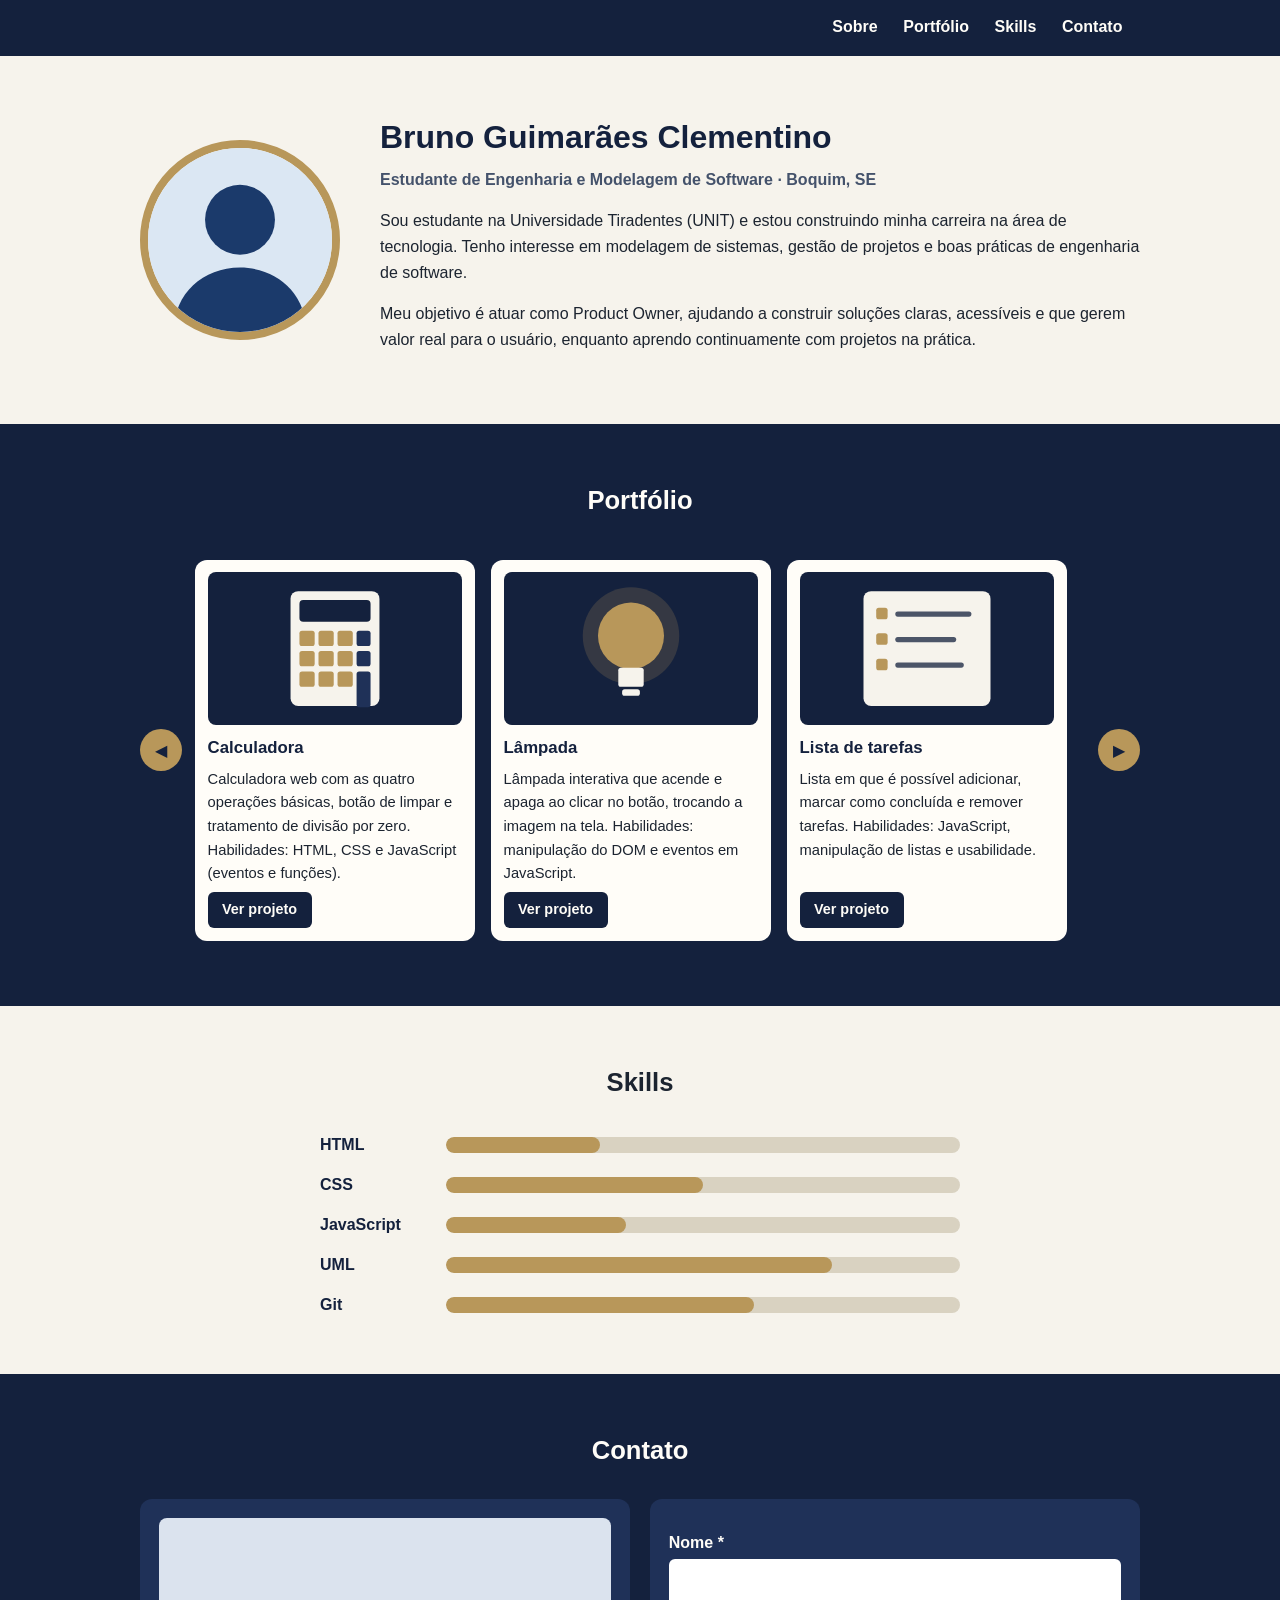
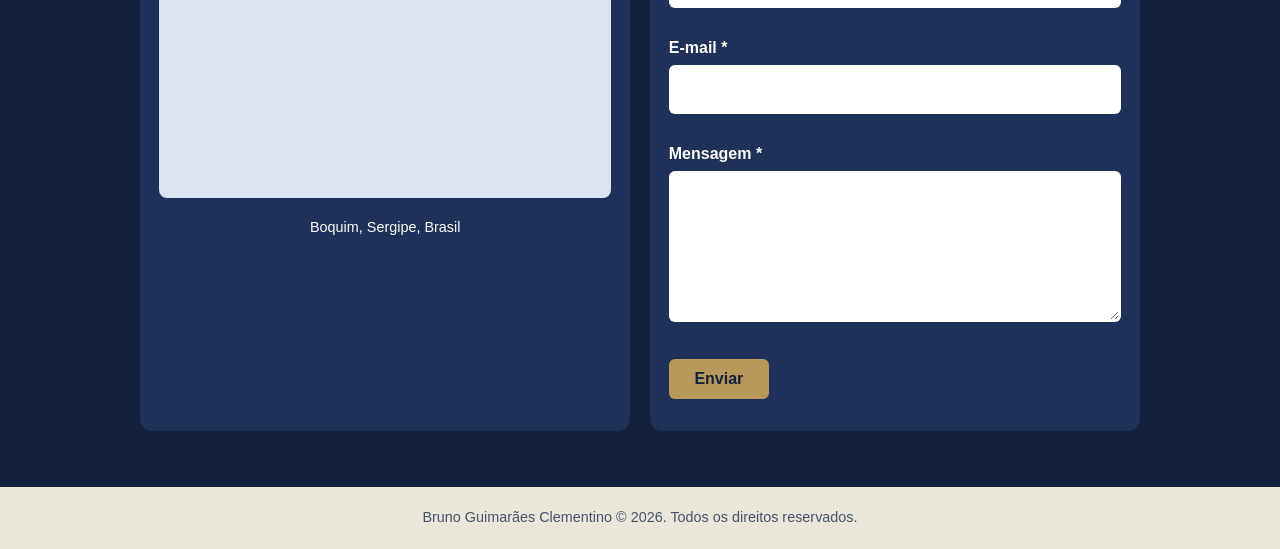
==== index.html @ 201fc584 "Add files via upload" ====
<!DOCTYPE html>
<html lang="pt-BR">
<head>
  <meta charset="UTF-8">
  <meta name="viewport" content="width=device-width, initial-scale=1.0">
  <meta name="description" content="Portfólio pessoal de Bruno Guimarães Clementino, estudante de Sistemas de Informação.">
  <title>Bruno Guimarães Clementino | Portfólio</title>
  <link rel="stylesheet" href="estilo.css">
</head>
<body>
  <a class="pular" href="#sobre">Pular para o conteúdo</a>

  <header class="topo">
    <nav aria-label="Menu principal">
      <a href="#sobre">Sobre</a>
      <a href="#portfolio">Portfólio</a>
      <a href="#skills">Skills</a>
      <a href="#contato">Contato</a>
    </nav>
  </header>

  <main>
    <!-- SOBRE -->
    <section id="sobre" class="secao claro">
      <div class="conteudo sobre">
        <img class="foto" src="imagens/foto.svg" alt="Foto de perfil de Bruno (imagem ilustrativa; substitua pela sua foto)" width="200" height="200">
        <div>
          <h1>Bruno Guimarães Clementino</h1>
          <p class="subtitulo">Estudante de Engenharia e Modelagem de Software · Boquim, SE</p>
          <p>Sou estudante na Universidade Tiradentes (UNIT) e estou construindo minha carreira na área de tecnologia. Tenho interesse em modelagem de sistemas, gestão de projetos e boas práticas de engenharia de software.</p>
          <p>Meu objetivo é atuar como Product Owner, ajudando a construir soluções claras, acessíveis e que gerem valor real para o usuário, enquanto aprendo continuamente com projetos na prática.</p>
        </div>
      </div>
    </section>

    <!-- PORTFOLIO -->
    <section id="portfolio" class="secao escuro">
      <div class="conteudo">
        <h2>Portfólio</h2>
        <div class="carrossel">
          <button class="seta" id="anterior" aria-label="Projeto anterior">&#9664;</button>
          <ul class="trilho" id="trilho" tabindex="0" aria-label="Lista de projetos">
            <li class="cartao">
              <img src="imagens/p1.svg" alt="Ilustração do projeto Calculadora" loading="lazy">
              <h3>Calculadora</h3>
              <p>Calculadora web com as quatro operações básicas, botão de limpar e tratamento de divisão por zero. Habilidades: HTML, CSS e JavaScript (eventos e funções).</p>
              <a href="#" class="link">Ver projeto</a>
            </li>
            <li class="cartao">
              <img src="imagens/p2.svg" alt="Ilustração do projeto Lâmpada" loading="lazy">
              <h3>Lâmpada</h3>
              <p>Lâmpada interativa que acende e apaga ao clicar no botão, trocando a imagem na tela. Habilidades: manipulação do DOM e eventos em JavaScript.</p>
              <a href="#" class="link">Ver projeto</a>
            </li>
            <li class="cartao">
              <img src="imagens/p3.svg" alt="Ilustração do projeto Lista de tarefas" loading="lazy">
              <h3>Lista de tarefas</h3>
              <p>Lista em que é possível adicionar, marcar como concluída e remover tarefas. Habilidades: JavaScript, manipulação de listas e usabilidade.</p>
              <a href="#" class="link">Ver projeto</a>
            </li>
          </ul>
          <button class="seta" id="proximo" aria-label="Próximo projeto">&#9654;</button>
        </div>
      </div>
    </section>

    <!-- SKILLS -->
    <section id="skills" class="secao claro">
      <div class="conteudo">
        <h2>Skills</h2>
        <ul class="skills">
          <li><span class="nome">HTML</span><div class="barra" role="progressbar" aria-valuenow="80" aria-valuemin="0" aria-valuemax="100" aria-label="HTML: 30%"><div style="width:30%"></div></div></li>
          <li><span class="nome">CSS</span><div class="barra" role="progressbar" aria-valuenow="70" aria-valuemin="0" aria-valuemax="100" aria-label="CSS: 50%"><div style="width:50%"></div></div></li>
          <li><span class="nome">JavaScript</span><div class="barra" role="progressbar" aria-valuenow="55" aria-valuemin="0" aria-valuemax="100" aria-label="JavaScript: 35%"><div style="width:35%"></div></div></li>
          <li><span class="nome">UML</span><div class="barra" role="progressbar" aria-valuenow="75" aria-valuemin="0" aria-valuemax="100" aria-label="UML: 75%"><div style="width:75%"></div></div></li>
          <li><span class="nome">Git</span><div class="barra" role="progressbar" aria-valuenow="50" aria-valuemin="0" aria-valuemax="100" aria-label="Git: 60%"><div style="width:60%"></div></div></li>
        </ul>
      </div>
    </section>

    <!-- CONTATO -->
    <section id="contato" class="secao escuro">
      <div class="conteudo">
        <h2>Contato</h2>
        <div class="contato">
          <div class="caixa mapa">
            <iframe title="Mapa: Boquim, Sergipe" loading="lazy" referrerpolicy="no-referrer-when-downgrade"
              src="https://www.google.com/maps?q=Boquim,+SE&amp;output=embed"></iframe>
            <p class="legenda">Boquim, Sergipe, Brasil</p>
          </div>
          <form class="caixa" id="form" novalidate>
            <label for="nome">Nome *</label>
            <input type="text" id="nome" name="nome" autocomplete="name" aria-describedby="erro-nome">
            <span class="erro" id="erro-nome" role="alert"></span>

            <label for="email">E-mail *</label>
            <input type="email" id="email" name="email" autocomplete="email" aria-describedby="erro-email">
            <span class="erro" id="erro-email" role="alert"></span>

            <label for="mensagem">Mensagem *</label>
            <textarea id="mensagem" name="mensagem" rows="5" aria-describedby="erro-mensagem"></textarea>
            <span class="erro" id="erro-mensagem" role="alert"></span>

            <button type="submit">Enviar</button>
            <p class="sucesso" id="sucesso" role="status"></p>
          </form>
        </div>
      </div>
    </section>
  </main>

  <footer class="rodape">
    <p>Bruno Guimarães Clementino &copy; <span id="ano">2026</span>. Todos os direitos reservados.</p>
  </footer>

  <script src="script.js"></script>
</body>
</html>
---- estilo.css ----
:root{
  --azul:#14213d; --azul2:#1f3158; --claro:#f6f3ec; --texto:#1c2430; --branco:#fffdf8; --destaque:#b8975a; --erro:#b42318;
}
*{box-sizing:border-box}
html{scroll-behavior:smooth;scroll-padding-top:60px}
body{margin:0;font-family:"Segoe UI",Roboto,Arial,sans-serif;color:var(--texto);line-height:1.6;background:var(--claro)}
img{max-width:100%;height:auto;display:block}
ul{list-style:none;margin:0;padding:0}
.pular{position:absolute;left:-999px;top:0;background:var(--branco);color:var(--azul);padding:.5rem 1rem;z-index:20}
.pular:focus{left:0}
:focus-visible{outline:3px solid var(--destaque);outline-offset:2px}

.topo{position:sticky;top:0;z-index:10;background:var(--azul)}
.topo nav{max-width:1000px;margin:0 auto;padding:.7rem 1rem;display:flex;justify-content:flex-end;flex-wrap:wrap;gap:.3rem 1.4rem}
.topo a{color:var(--branco);text-decoration:none;font-weight:600;padding:.2rem .1rem;border-bottom:2px solid transparent}
.topo a:hover{border-bottom-color:var(--destaque)}

.secao{padding:3.5rem 1rem}
.conteudo{max-width:1000px;margin:0 auto}
.claro{background:#f6f3ec;color:var(--texto)}
.escuro{background:var(--azul);color:var(--branco)}
h1{font-size:2rem;margin:0 0 .2rem;color:var(--azul)}
h2{text-align:center;font-size:1.6rem;margin:0 0 1.8rem}
.subtitulo{margin-top:0;font-weight:600;color:#44526b}

.sobre{display:flex;gap:2.5rem;align-items:center}
.foto{width:200px;height:200px;border-radius:50%;border:8px solid var(--destaque);object-fit:cover;flex:none;background:var(--branco)}

.carrossel{display:flex;align-items:center;gap:.6rem}
.trilho{display:flex;gap:1rem;overflow-x:auto;scroll-snap-type:x mandatory;padding:.6rem .2rem;flex:1;scrollbar-width:thin}
.cartao{flex:0 0 280px;scroll-snap-align:center;background:var(--branco);color:var(--texto);border-radius:12px;padding:.8rem;display:flex;flex-direction:column;gap:.4rem}
.cartao img{border-radius:8px;width:100%}
.cartao h3{margin:.2rem 0 0;font-size:1.05rem;color:var(--azul)}
.cartao p{margin:0;font-size:.92rem;flex:1}
.link{align-self:flex-start;background:var(--azul);color:var(--branco);text-decoration:none;padding:.4rem .9rem;border-radius:6px;font-weight:600;font-size:.9rem}
.link:hover{background:var(--destaque);color:var(--azul)}
.seta{flex:none;width:42px;height:42px;border-radius:50%;border:0;background:var(--destaque);color:var(--azul);font-size:1rem;cursor:pointer}
.seta:hover{filter:brightness(.92)}

.skills{max-width:640px;margin:0 auto;display:grid;gap:.9rem}
.skills li{display:flex;align-items:center;gap:1rem}
.nome{flex:0 0 110px;font-weight:700;color:var(--azul)}
.barra{flex:1;height:16px;background:#d9d2c1;border-radius:99px;overflow:hidden}
.barra div{height:100%;background:var(--destaque);border-radius:99px}

.contato{display:grid;grid-template-columns:1fr 1fr;gap:1.2rem}
.caixa{background:#1f3158;border-radius:12px;padding:1.2rem}
.mapa iframe{width:100%;height:280px;border:0;border-radius:8px;background:#dbe3ee}
.legenda{margin:.6rem 0 0;font-size:.9rem;text-align:center}
form label{display:block;font-weight:600;margin-top:.7rem}
input,textarea{width:100%;padding:.6rem;border-radius:6px;border:2px solid transparent;font:inherit;margin-top:.25rem;color:var(--texto)}
input.invalido,textarea.invalido{border-color:#ff8a80}
.erro{display:block;min-height:1.2em;font-size:.85rem;color:#ffd2cd;font-weight:600}
button[type=submit]{margin-top:.8rem;background:var(--destaque);color:var(--azul);border:0;padding:.7rem 1.6rem;border-radius:6px;font-weight:700;font-size:1rem;cursor:pointer}
button[type=submit]:hover{filter:brightness(.92)}
.sucesso{margin:.8rem 0 0;font-weight:700;color:#b9f6ca}

.rodape{background:#ebe6da;text-align:center;padding:1.2rem 1rem;font-size:.9rem;color:#44526b}
.rodape p{margin:0}

@media (max-width:720px){
  .topo nav{justify-content:center}
  .sobre{flex-direction:column;text-align:center}
  .contato{grid-template-columns:1fr}
  .seta{display:none}
  .cartao{flex-basis:85%}
  .nome{flex-basis:90px}
}
@media (prefers-reduced-motion:reduce){html{scroll-behavior:auto}}
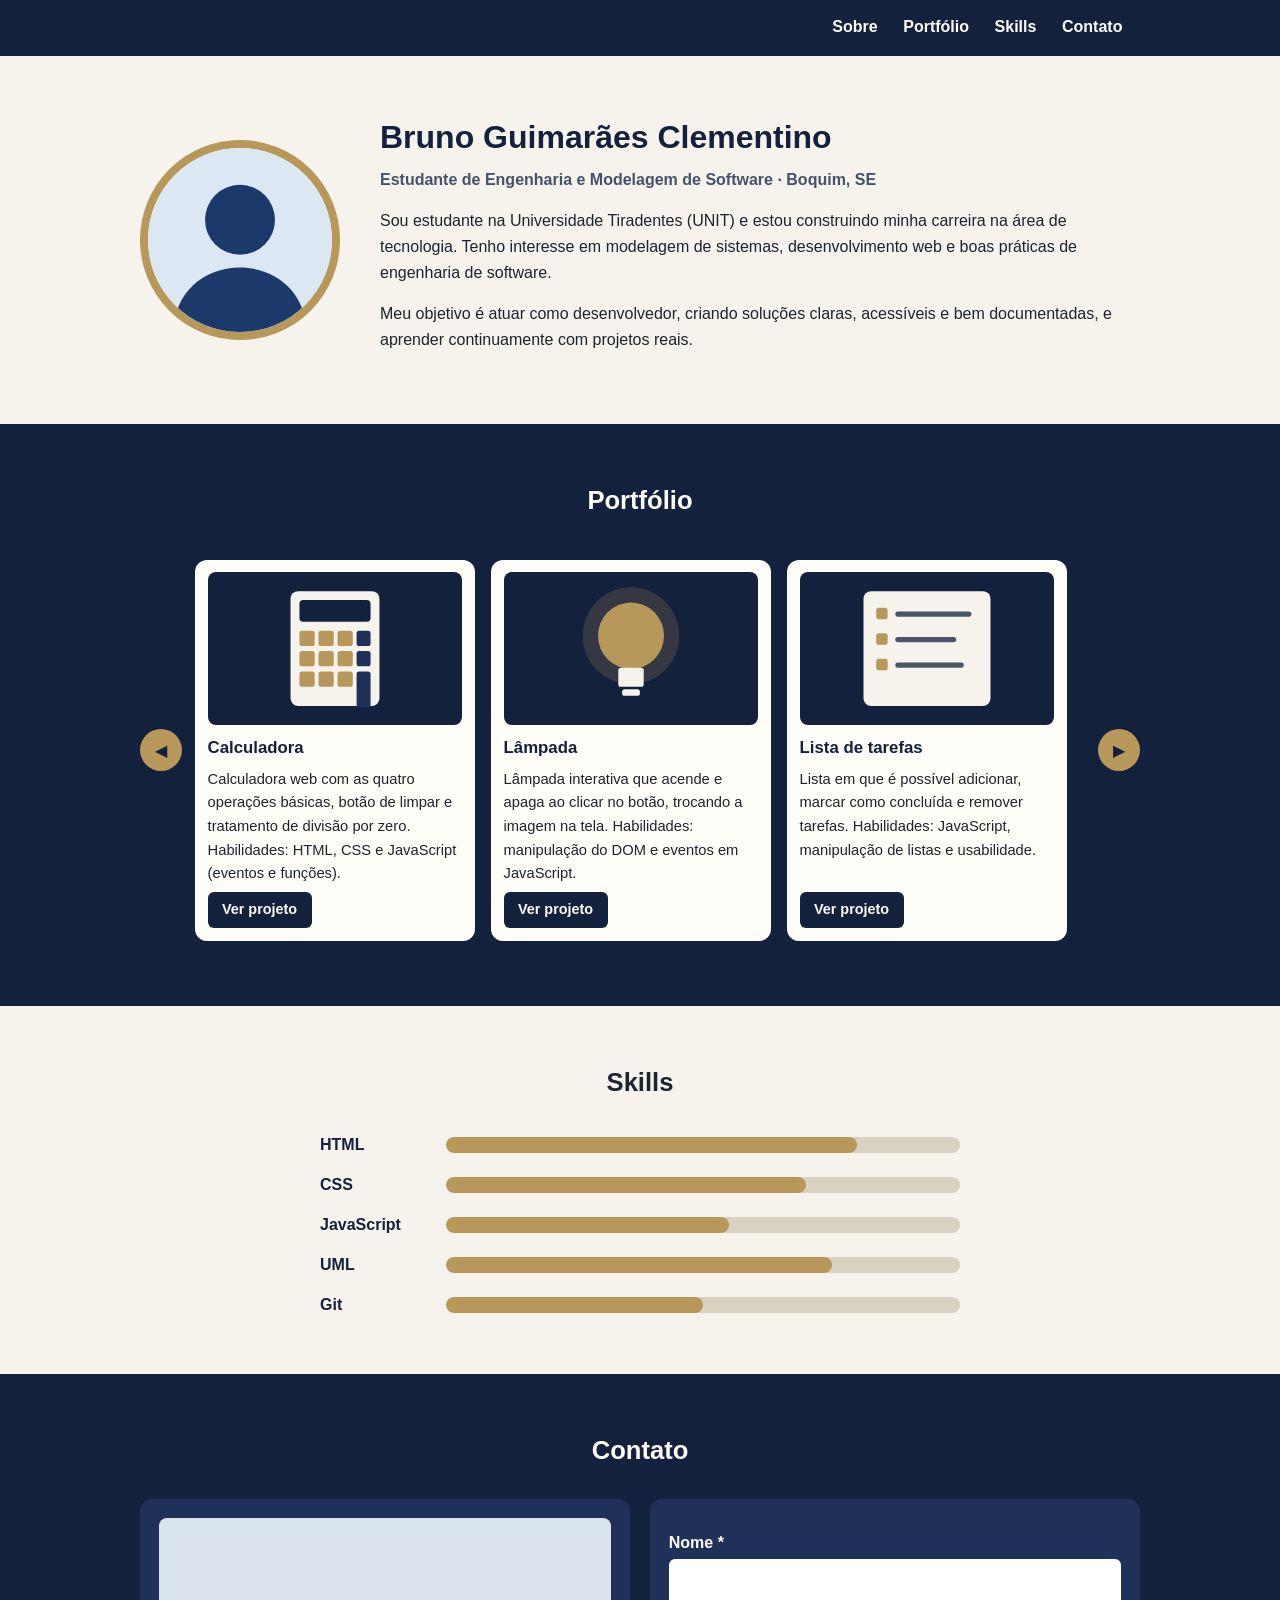
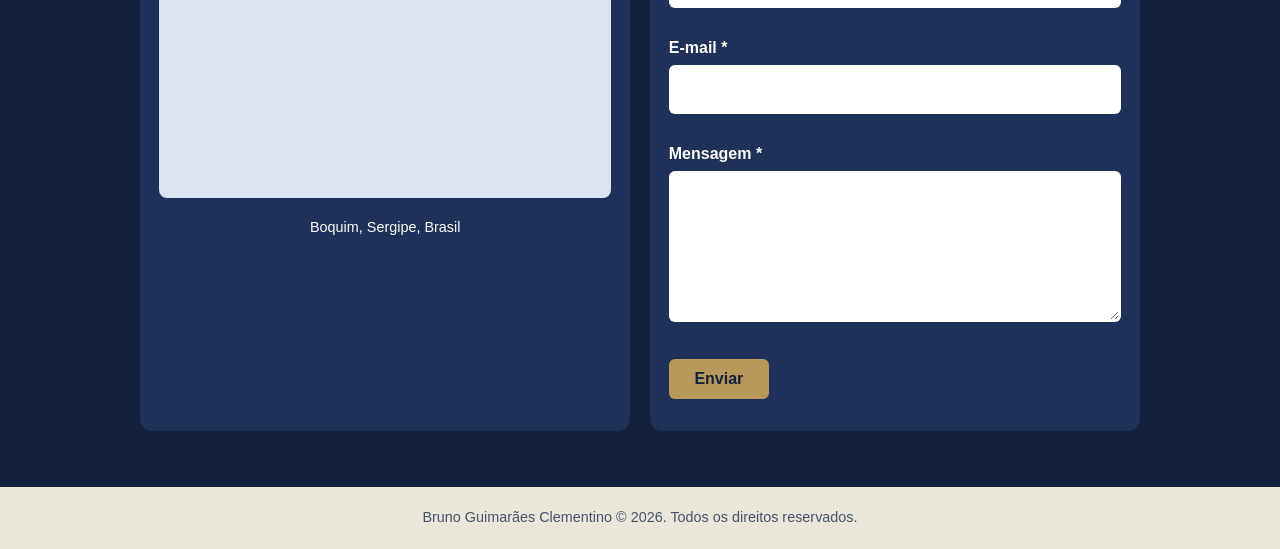
==== commit 46d93cca: "Add files via upload" ====
--- a/index.html
+++ b/index.html
@@ -27,8 +27,8 @@
         <div>
           <h1>Bruno Guimarães Clementino</h1>
           <p class="subtitulo">Estudante de Engenharia e Modelagem de Software · Boquim, SE</p>
-          <p>Sou estudante na Universidade Tiradentes (UNIT) e estou construindo minha carreira na área de tecnologia. Tenho interesse em modelagem de sistemas, gestão de projetos e boas práticas de engenharia de software.</p>
-          <p>Meu objetivo é atuar como Product Owner, ajudando a construir soluções claras, acessíveis e que gerem valor real para o usuário, enquanto aprendo continuamente com projetos na prática.</p>
+          <p>Sou estudante na Universidade Tiradentes (UNIT) e estou construindo minha carreira na área de tecnologia. Tenho interesse em modelagem de sistemas, desenvolvimento web e boas práticas de engenharia de software.</p>
+          <p>Meu objetivo é atuar como desenvolvedor, criando soluções claras, acessíveis e bem documentadas, e aprender continuamente com projetos reais.</p>
         </div>
       </div>
     </section>
@@ -44,19 +44,19 @@
               <img src="imagens/p1.svg" alt="Ilustração do projeto Calculadora" loading="lazy">
               <h3>Calculadora</h3>
               <p>Calculadora web com as quatro operações básicas, botão de limpar e tratamento de divisão por zero. Habilidades: HTML, CSS e JavaScript (eventos e funções).</p>
-              <a href="#" class="link">Ver projeto</a>
+              <a href="calculadora/index.html" class="link">Ver projeto</a>
             </li>
             <li class="cartao">
               <img src="imagens/p2.svg" alt="Ilustração do projeto Lâmpada" loading="lazy">
               <h3>Lâmpada</h3>
               <p>Lâmpada interativa que acende e apaga ao clicar no botão, trocando a imagem na tela. Habilidades: manipulação do DOM e eventos em JavaScript.</p>
-              <a href="#" class="link">Ver projeto</a>
+              <a href="lampada/index.html" class="link">Ver projeto</a>
             </li>
             <li class="cartao">
               <img src="imagens/p3.svg" alt="Ilustração do projeto Lista de tarefas" loading="lazy">
               <h3>Lista de tarefas</h3>
               <p>Lista em que é possível adicionar, marcar como concluída e remover tarefas. Habilidades: JavaScript, manipulação de listas e usabilidade.</p>
-              <a href="#" class="link">Ver projeto</a>
+              <a href="lista-de-tarefas/index.html" class="link">Ver projeto</a>
             </li>
           </ul>
           <button class="seta" id="proximo" aria-label="Próximo projeto">&#9654;</button>
@@ -69,11 +69,11 @@
       <div class="conteudo">
         <h2>Skills</h2>
         <ul class="skills">
-          <li><span class="nome">HTML</span><div class="barra" role="progressbar" aria-valuenow="80" aria-valuemin="0" aria-valuemax="100" aria-label="HTML: 30%"><div style="width:30%"></div></div></li>
-          <li><span class="nome">CSS</span><div class="barra" role="progressbar" aria-valuenow="70" aria-valuemin="0" aria-valuemax="100" aria-label="CSS: 50%"><div style="width:50%"></div></div></li>
-          <li><span class="nome">JavaScript</span><div class="barra" role="progressbar" aria-valuenow="55" aria-valuemin="0" aria-valuemax="100" aria-label="JavaScript: 35%"><div style="width:35%"></div></div></li>
+          <li><span class="nome">HTML</span><div class="barra" role="progressbar" aria-valuenow="80" aria-valuemin="0" aria-valuemax="100" aria-label="HTML: 80%"><div style="width:80%"></div></div></li>
+          <li><span class="nome">CSS</span><div class="barra" role="progressbar" aria-valuenow="70" aria-valuemin="0" aria-valuemax="100" aria-label="CSS: 70%"><div style="width:70%"></div></div></li>
+          <li><span class="nome">JavaScript</span><div class="barra" role="progressbar" aria-valuenow="55" aria-valuemin="0" aria-valuemax="100" aria-label="JavaScript: 55%"><div style="width:55%"></div></div></li>
           <li><span class="nome">UML</span><div class="barra" role="progressbar" aria-valuenow="75" aria-valuemin="0" aria-valuemax="100" aria-label="UML: 75%"><div style="width:75%"></div></div></li>
-          <li><span class="nome">Git</span><div class="barra" role="progressbar" aria-valuenow="50" aria-valuemin="0" aria-valuemax="100" aria-label="Git: 60%"><div style="width:60%"></div></div></li>
+          <li><span class="nome">Git</span><div class="barra" role="progressbar" aria-valuenow="50" aria-valuemin="0" aria-valuemax="100" aria-label="Git: 50%"><div style="width:50%"></div></div></li>
         </ul>
       </div>
     </section>
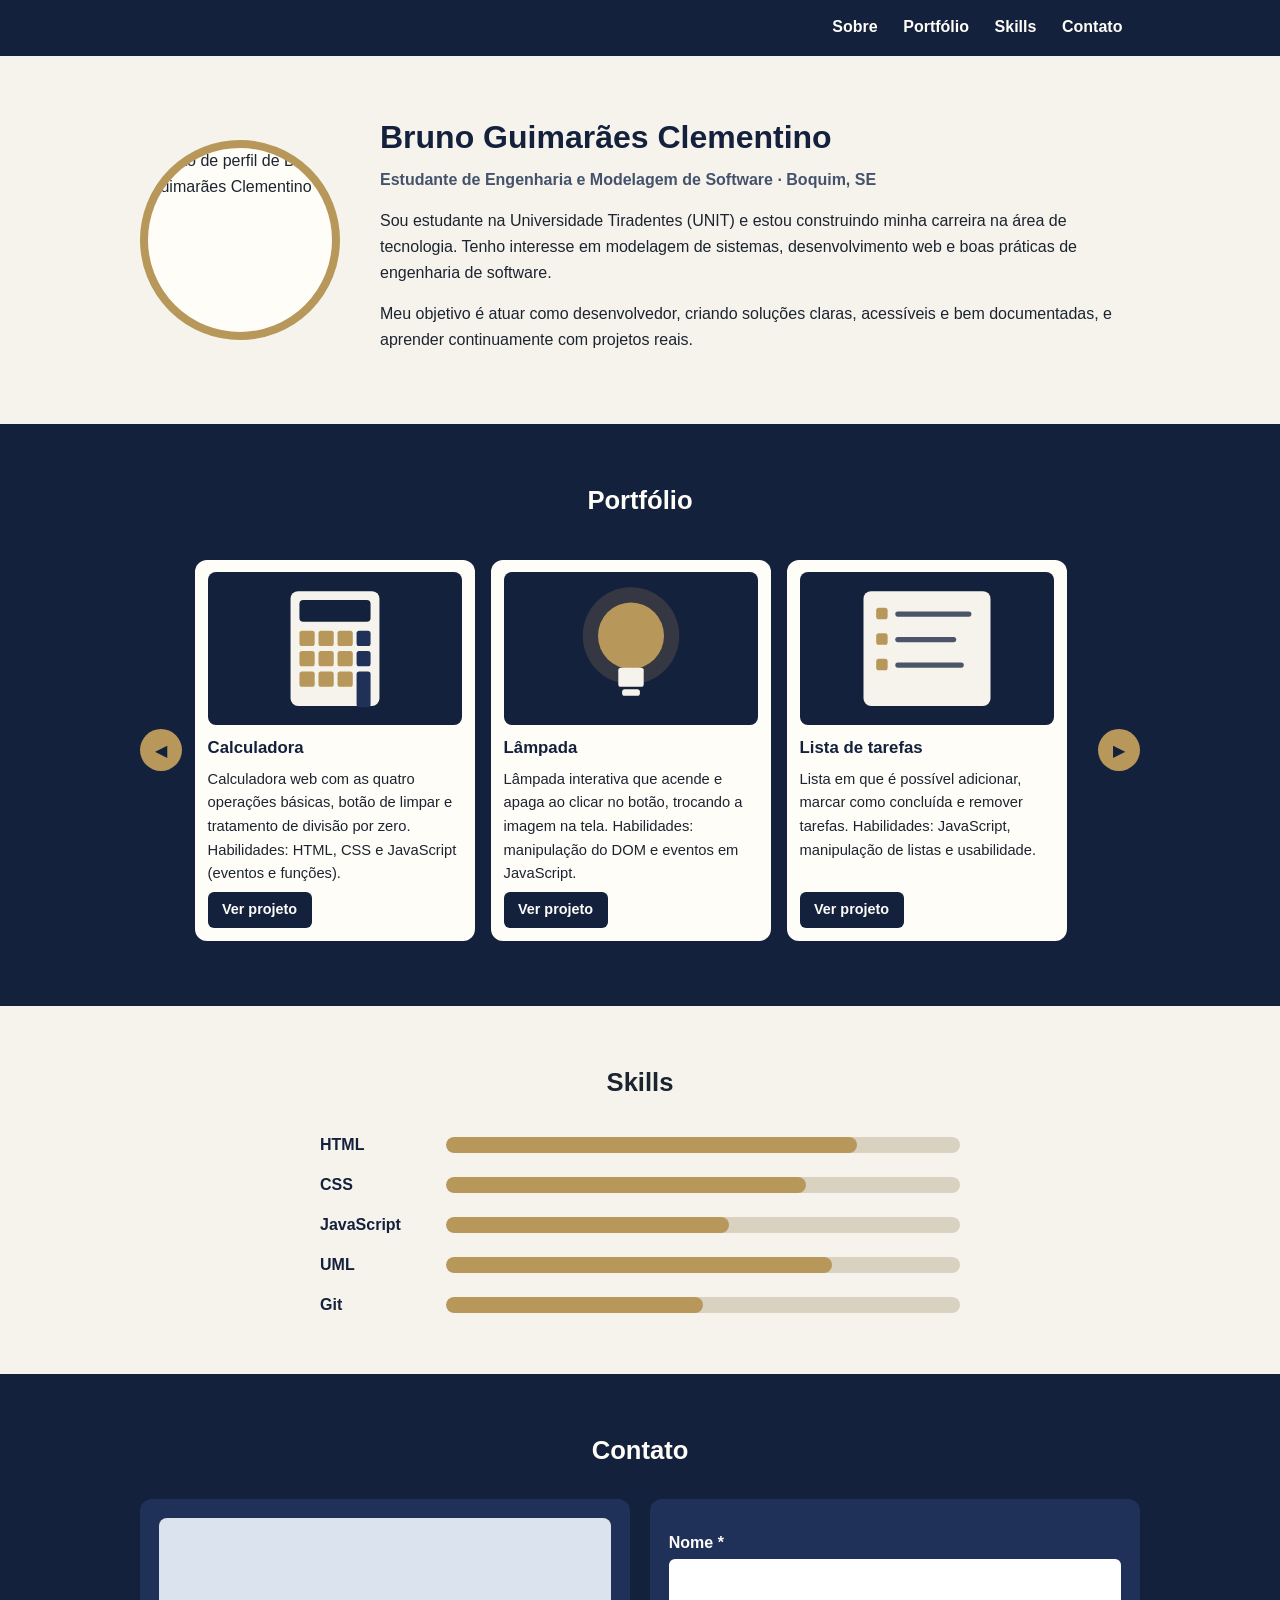
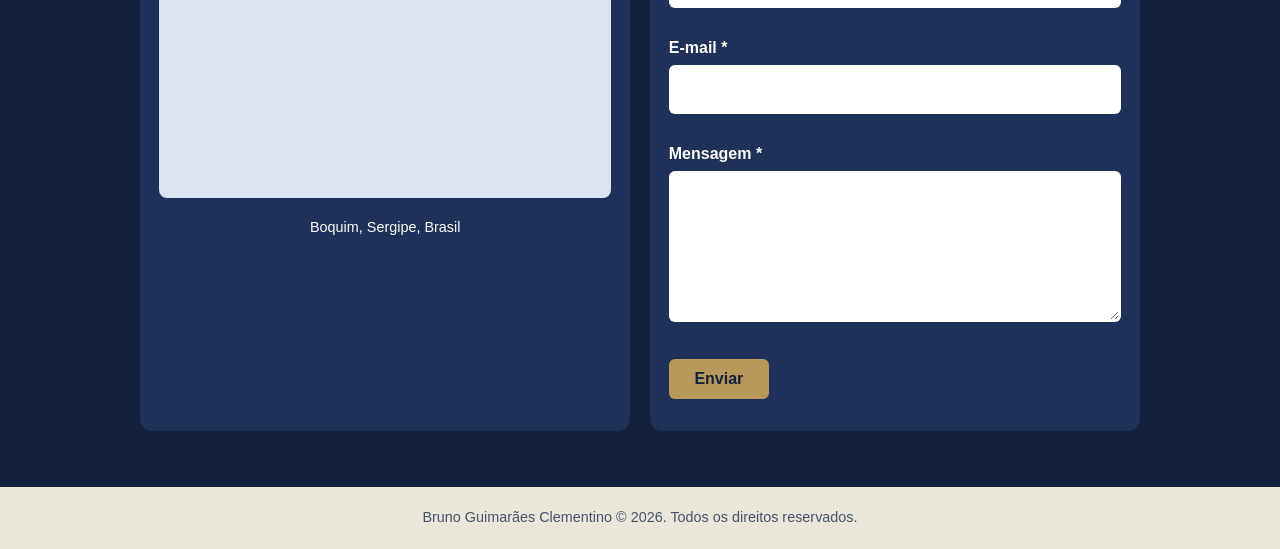
==== commit a5223198: "Update index.html" ====
--- a/index.html
+++ b/index.html
@@ -23,7 +23,7 @@
     <!-- SOBRE -->
     <section id="sobre" class="secao claro">
       <div class="conteudo sobre">
-        <img class="foto" src="imagens/foto.svg" alt="Foto de perfil de Bruno (imagem ilustrativa; substitua pela sua foto)" width="200" height="200">
+        <img class="foto" src="imagens/foto.jpg" alt="Foto de perfil de Bruno Guimarães Clementino" width="200" height="200">
         <div>
           <h1>Bruno Guimarães Clementino</h1>
           <p class="subtitulo">Estudante de Engenharia e Modelagem de Software · Boquim, SE</p>
@@ -44,19 +44,19 @@
               <img src="imagens/p1.svg" alt="Ilustração do projeto Calculadora" loading="lazy">
               <h3>Calculadora</h3>
               <p>Calculadora web com as quatro operações básicas, botão de limpar e tratamento de divisão por zero. Habilidades: HTML, CSS e JavaScript (eventos e funções).</p>
-              <a href="calculadora/index.html" class="link">Ver projeto</a>
+              <a href="projetos/Calc/index.html" class="link">Ver projeto</a>
             </li>
             <li class="cartao">
               <img src="imagens/p2.svg" alt="Ilustração do projeto Lâmpada" loading="lazy">
               <h3>Lâmpada</h3>
               <p>Lâmpada interativa que acende e apaga ao clicar no botão, trocando a imagem na tela. Habilidades: manipulação do DOM e eventos em JavaScript.</p>
-              <a href="lampada/index.html" class="link">Ver projeto</a>
+              <a href="projetos/Lampada%20-%20Atividade/index.html" class="link">Ver projeto</a>
             </li>
             <li class="cartao">
               <img src="imagens/p3.svg" alt="Ilustração do projeto Lista de tarefas" loading="lazy">
               <h3>Lista de tarefas</h3>
               <p>Lista em que é possível adicionar, marcar como concluída e remover tarefas. Habilidades: JavaScript, manipulação de listas e usabilidade.</p>
-              <a href="lista-de-tarefas/index.html" class="link">Ver projeto</a>
+              <a href="projetos/atividade_lista_tarefas/index.html" class="link">Ver projeto</a>
             </li>
           </ul>
           <button class="seta" id="proximo" aria-label="Próximo projeto">&#9654;</button>
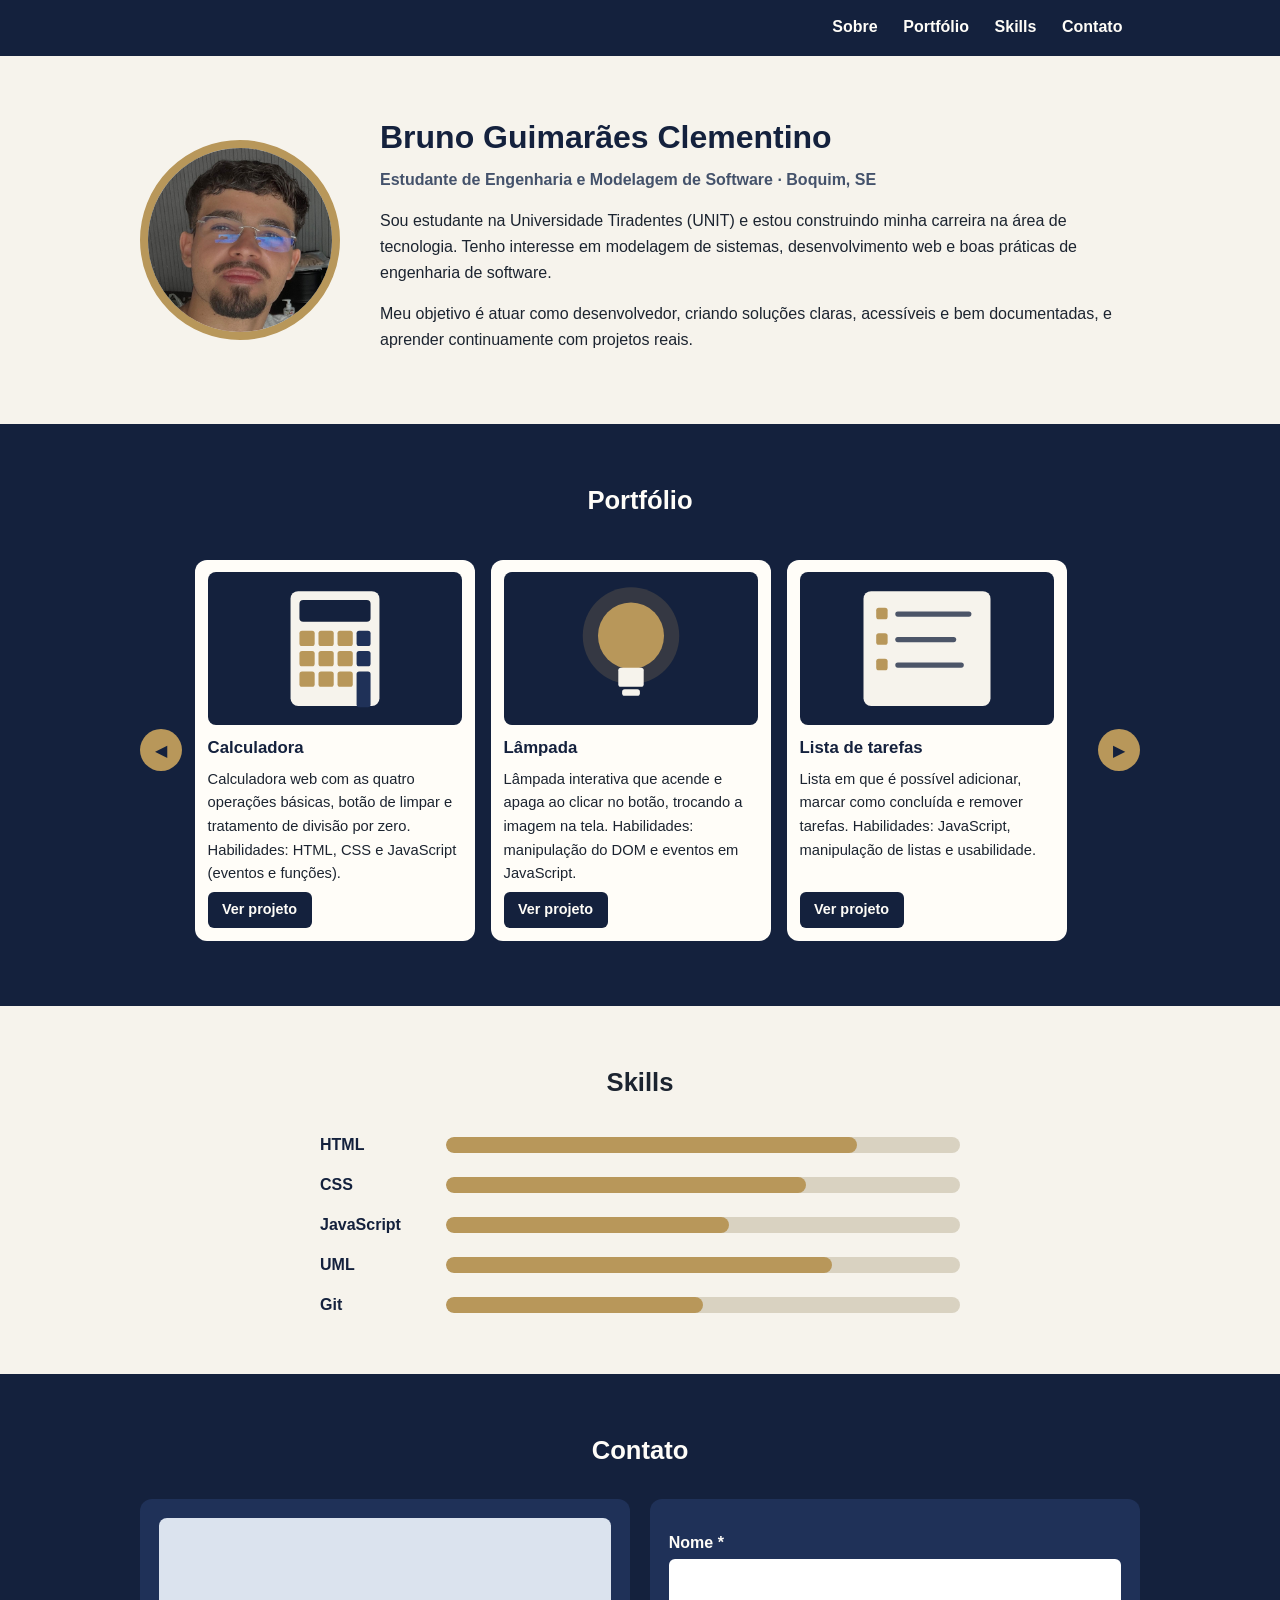
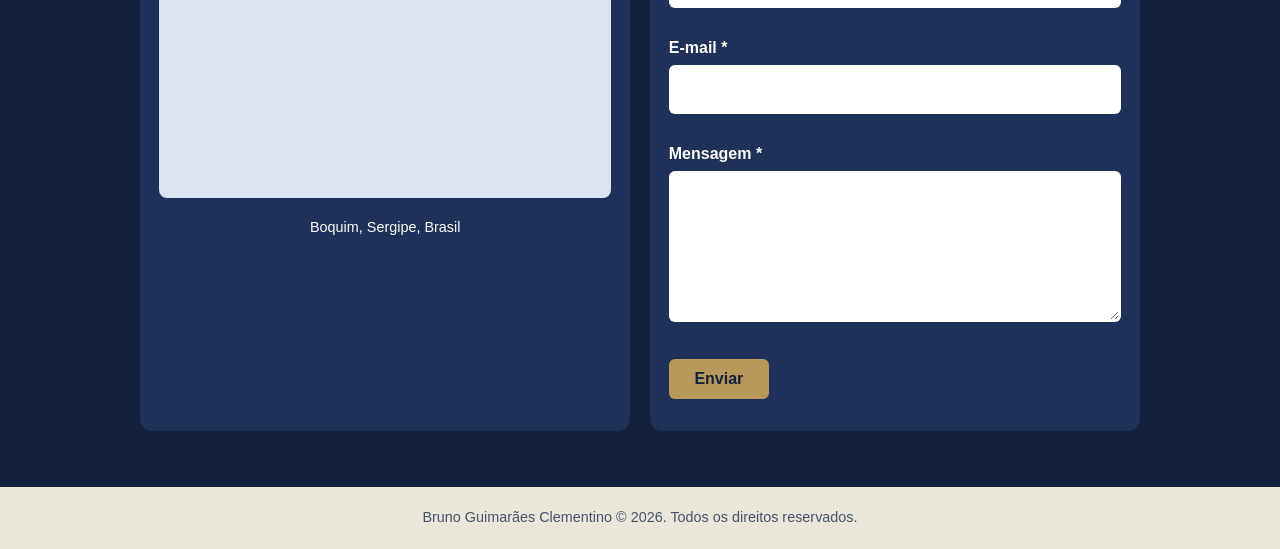
==== commit e7525894: "Update index.html" ====
--- a/index.html
+++ b/index.html
@@ -23,7 +23,7 @@
     <!-- SOBRE -->
     <section id="sobre" class="secao claro">
       <div class="conteudo sobre">
-        <img class="foto" src="imagens/foto.jpg" alt="Foto de perfil de Bruno Guimarães Clementino" width="200" height="200">
+        <img class="foto" src="imagens/foto.jpeg" alt="Foto de perfil de Bruno Guimarães Clementino" width="200" height="200">
         <div>
           <h1>Bruno Guimarães Clementino</h1>
           <p class="subtitulo">Estudante de Engenharia e Modelagem de Software · Boquim, SE</p>
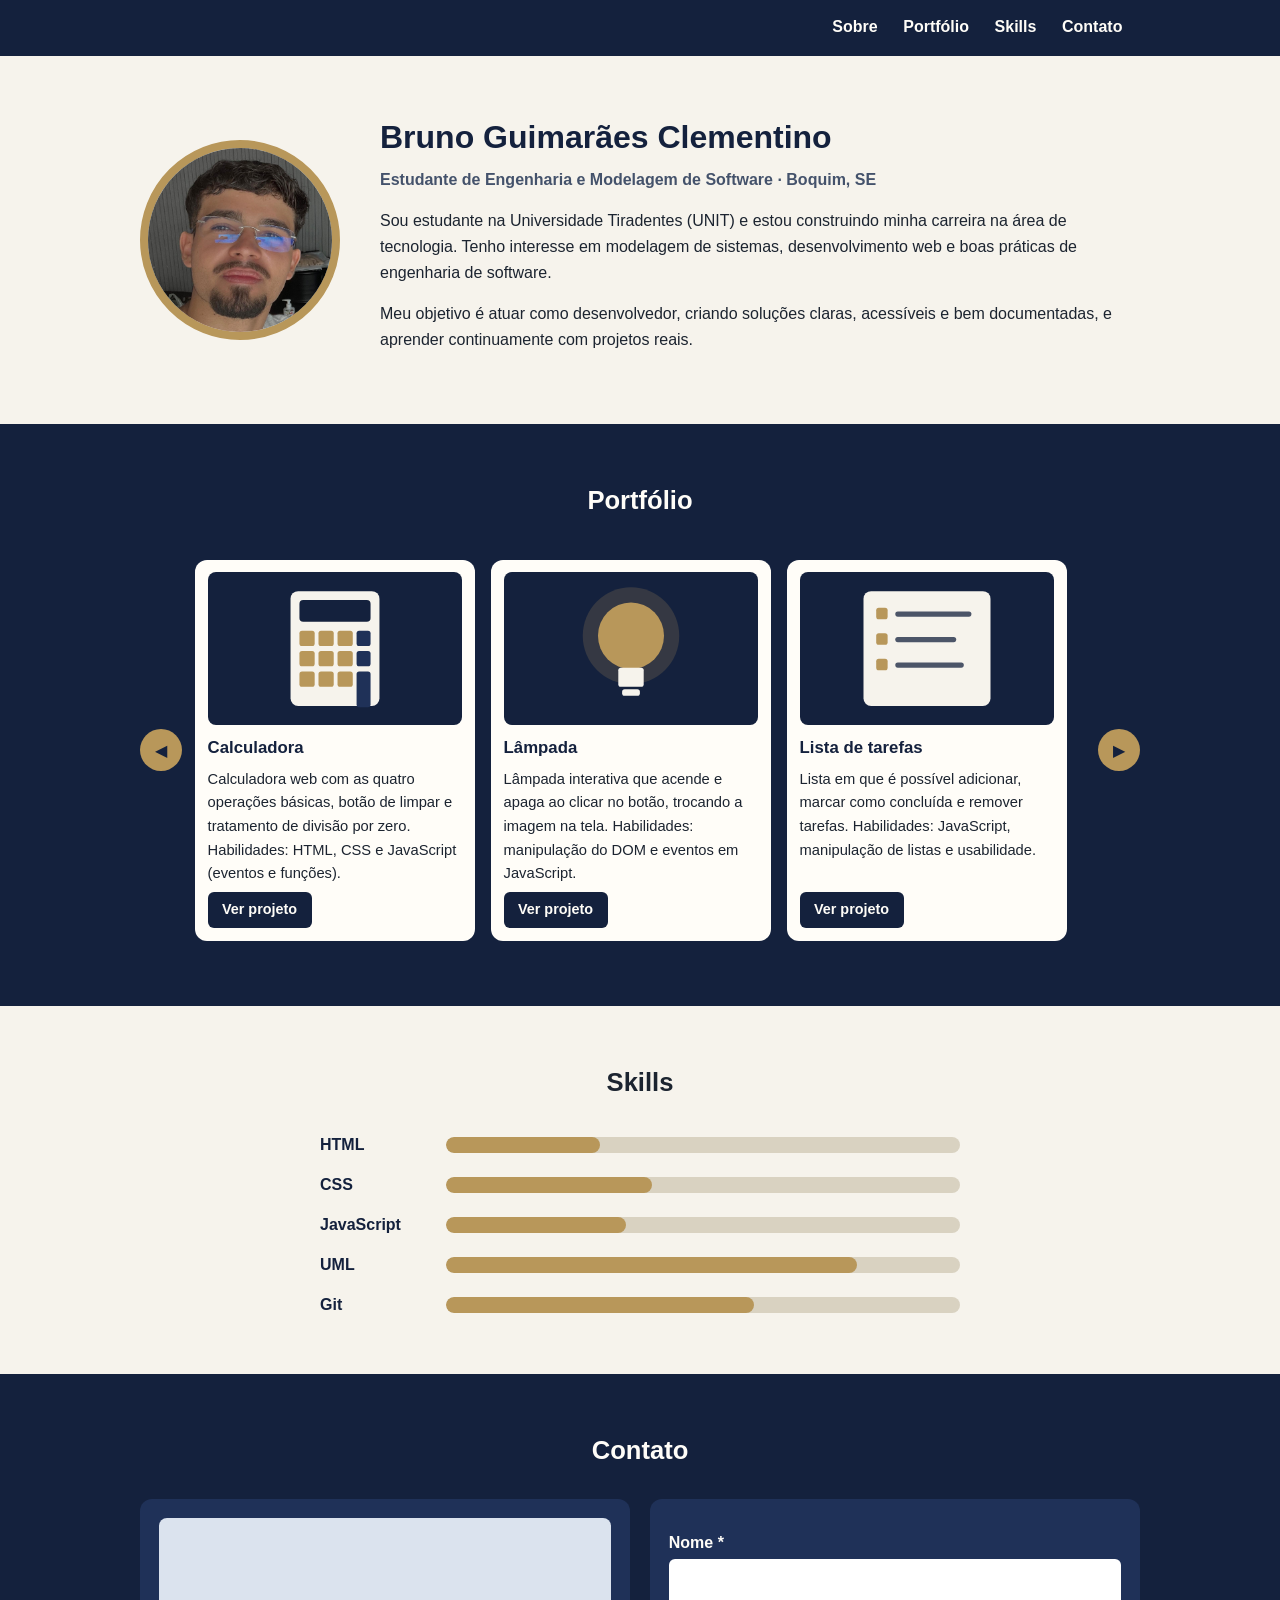
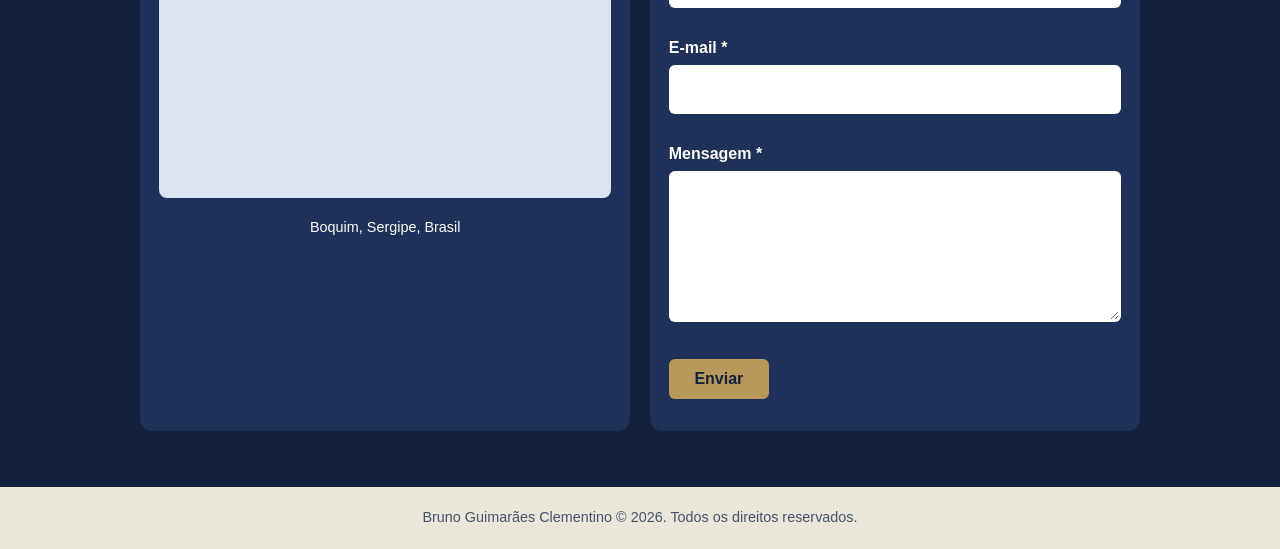
==== commit 3e989e9b: "Update index.html" ====
--- a/index.html
+++ b/index.html
@@ -69,11 +69,11 @@
       <div class="conteudo">
         <h2>Skills</h2>
         <ul class="skills">
-          <li><span class="nome">HTML</span><div class="barra" role="progressbar" aria-valuenow="80" aria-valuemin="0" aria-valuemax="100" aria-label="HTML: 80%"><div style="width:80%"></div></div></li>
-          <li><span class="nome">CSS</span><div class="barra" role="progressbar" aria-valuenow="70" aria-valuemin="0" aria-valuemax="100" aria-label="CSS: 70%"><div style="width:70%"></div></div></li>
-          <li><span class="nome">JavaScript</span><div class="barra" role="progressbar" aria-valuenow="55" aria-valuemin="0" aria-valuemax="100" aria-label="JavaScript: 55%"><div style="width:55%"></div></div></li>
-          <li><span class="nome">UML</span><div class="barra" role="progressbar" aria-valuenow="75" aria-valuemin="0" aria-valuemax="100" aria-label="UML: 75%"><div style="width:75%"></div></div></li>
-          <li><span class="nome">Git</span><div class="barra" role="progressbar" aria-valuenow="50" aria-valuemin="0" aria-valuemax="100" aria-label="Git: 50%"><div style="width:50%"></div></div></li>
+          <li><span class="nome">HTML</span><div class="barra" role="progressbar" aria-valuenow="30" aria-valuemin="0" aria-valuemax="100" aria-label="HTML: 30%"><div style="width:30%"></div></div></li>
+          <li><span class="nome">CSS</span><div class="barra" role="progressbar" aria-valuenow="40" aria-valuemin="0" aria-valuemax="100" aria-label="CSS: 40%"><div style="width:40%"></div></div></li>
+          <li><span class="nome">JavaScript</span><div class="barra" role="progressbar" aria-valuenow="35" aria-valuemin="0" aria-valuemax="100" aria-label="JavaScript: 35%"><div style="width:35%"></div></div></li>
+          <li><span class="nome">UML</span><div class="barra" role="progressbar" aria-valuenow="80" aria-valuemin="0" aria-valuemax="100" aria-label="UML: 80%"><div style="width:80%"></div></div></li>
+          <li><span class="nome">Git</span><div class="barra" role="progressbar" aria-valuenow="60" aria-valuemin="0" aria-valuemax="100" aria-label="Git: 60%"><div style="width:60%"></div></div></li>
         </ul>
       </div>
     </section>
